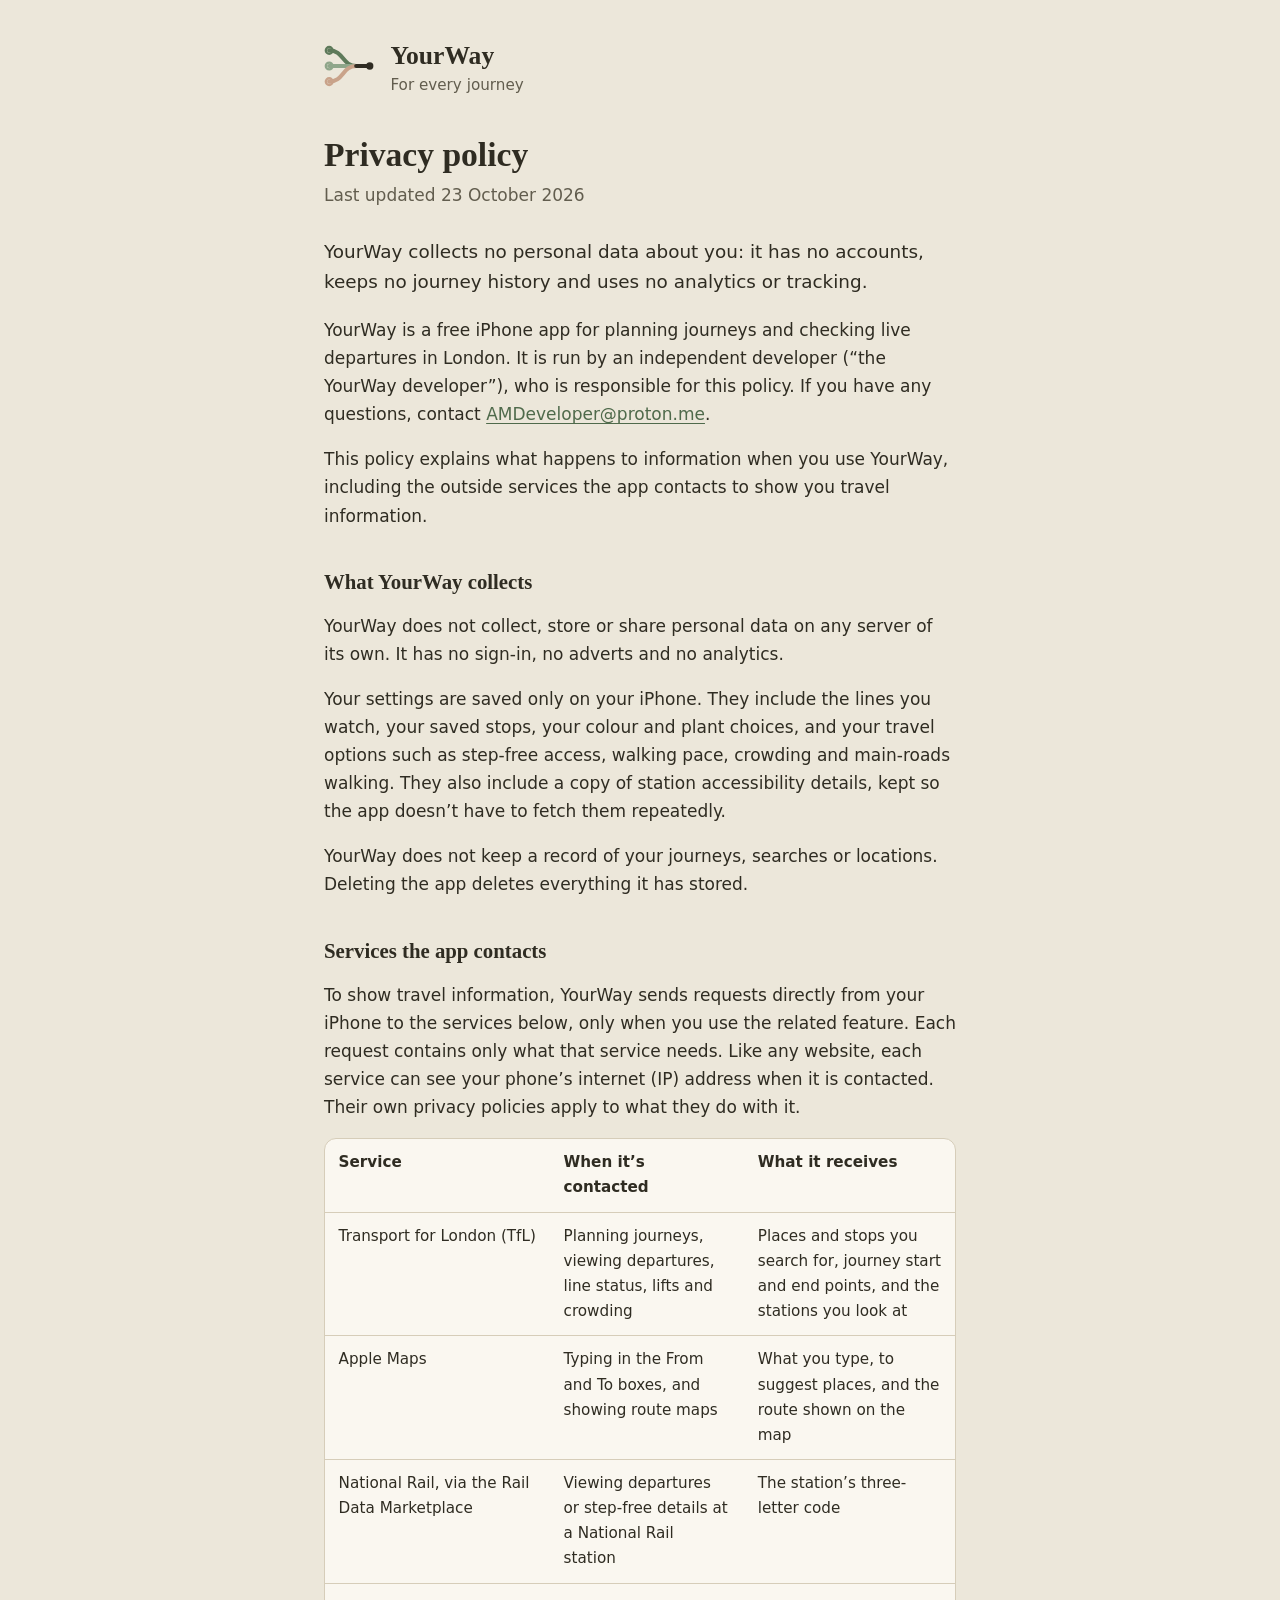
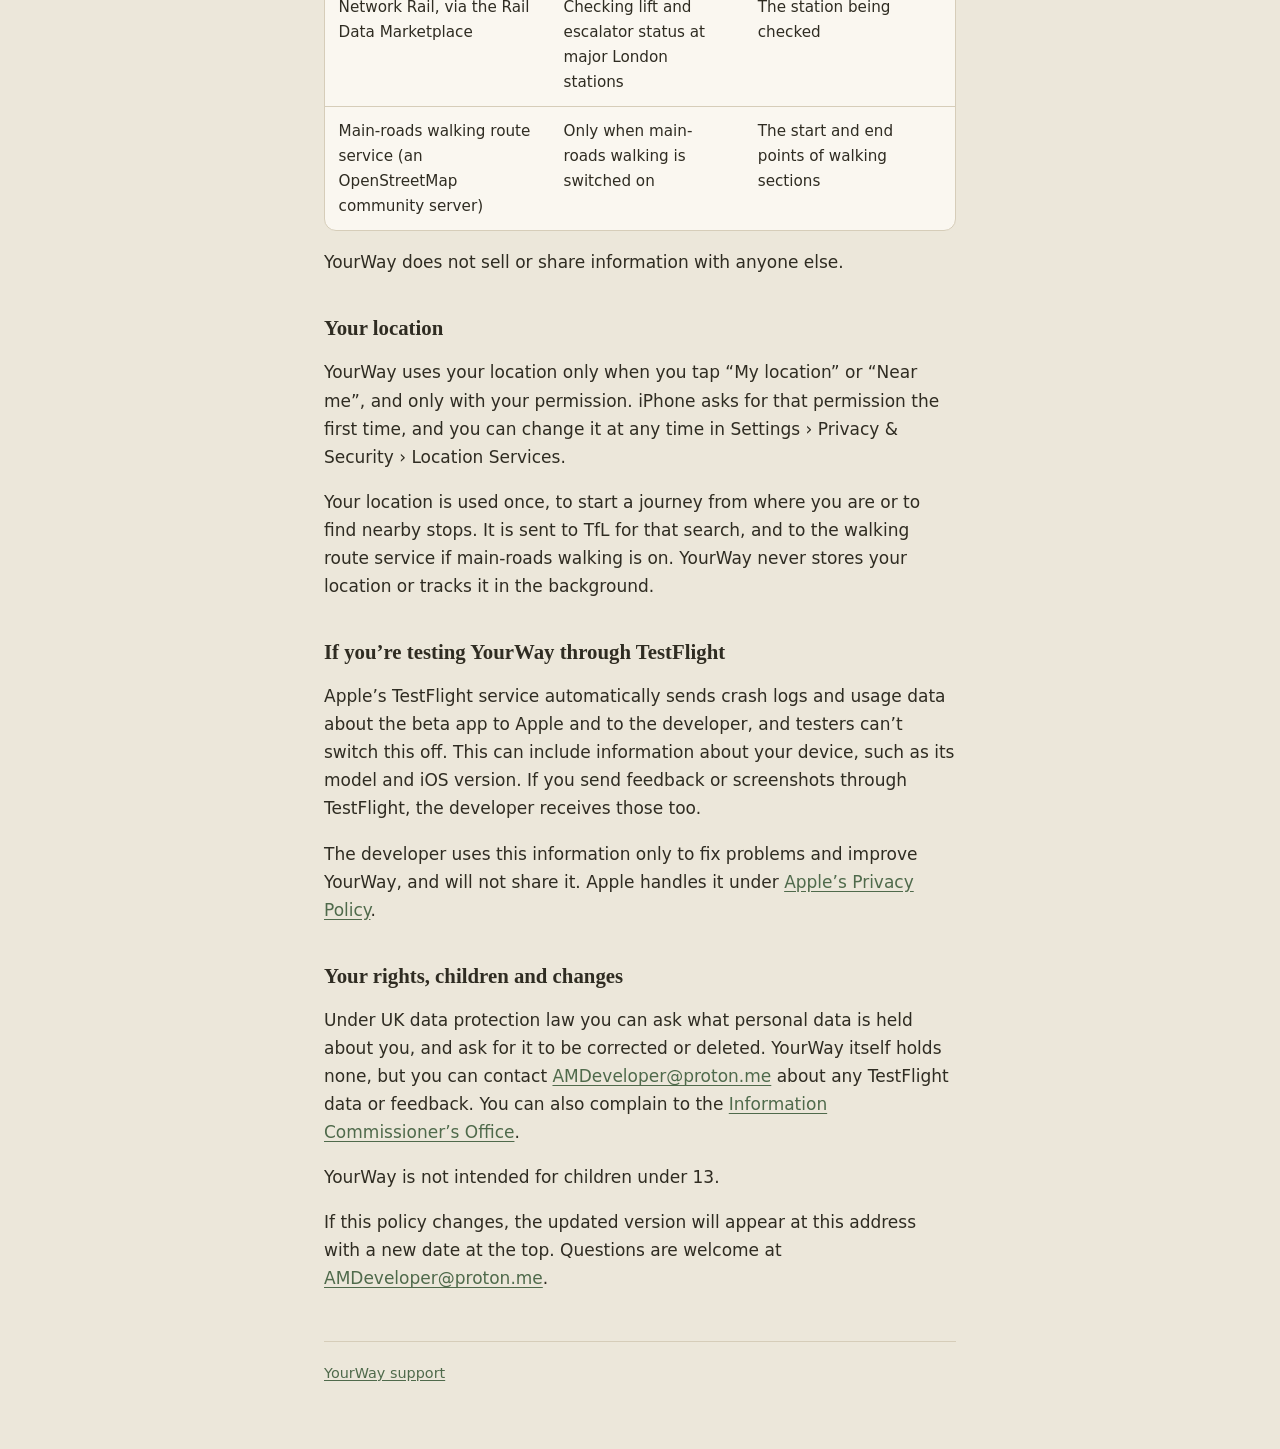
==== privacy.html @ 3d7d8f81 "Add files via upload" ====
<!DOCTYPE html>
<html lang="en-GB">
<head>
<meta charset="utf-8">
<meta name="viewport" content="width=device-width, initial-scale=1">
<link rel="stylesheet" href="style.css">
<title>Privacy policy – YourWay</title>
</head>
<body>
<main>
<header class="brand"><a href="./"><svg viewBox="0 0 100 100" aria-hidden="true"><g fill="none" stroke-linecap="round" stroke-width="8"><path d="M10 20 C38 20 35 50 62 50" stroke="#5E7A5A"/><path d="M10 50 L62 50" stroke="#8FA68A"/><path d="M10 80 C38 80 35 50 62 50" stroke="#C9A38A"/><path d="M62 50 L84 50" stroke="currentColor"/></g><circle cx="88" cy="50" r="7" fill="currentColor"/><g fill="none" stroke-width="4.5"><circle cx="10" cy="20" r="6.5" stroke="#5E7A5A"/><circle cx="10" cy="50" r="6.5" stroke="#8FA68A"/><circle cx="10" cy="80" r="6.5" stroke="#C9A38A"/></g></svg></a><div><p class="name"><a href="./">YourWay</a></p><p class="tag">For every journey</p></div></header>
<h1>Privacy policy</h1>
<p class="updated">Last updated 23 October 2026</p>

<p class="lead">YourWay collects no personal data about you: it has no accounts, keeps no journey history and uses no analytics or tracking.</p>
<p>YourWay is a free iPhone app for planning journeys and checking live departures in London. It is run by an independent developer (“the YourWay developer”), who is responsible for this policy. If you have any questions, contact <a href="mailto:AMDeveloper@proton.me">AMDeveloper@proton.me</a>.</p>
<p>This policy explains what happens to information when you use YourWay, including the outside services the app contacts to show you travel information.</p>

<h2>What YourWay collects</h2>
<p>YourWay does not collect, store or share personal data on any server of its own. It has no sign-in, no adverts and no analytics.</p>
<p>Your settings are saved only on your iPhone. They include the lines you watch, your saved stops, your colour and plant choices, and your travel options such as step-free access, walking pace, crowding and main-roads walking. They also include a copy of station accessibility details, kept so the app doesn’t have to fetch them repeatedly.</p>
<p>YourWay does not keep a record of your journeys, searches or locations. Deleting the app deletes everything it has stored.</p>

<h2>Services the app contacts</h2>
<p>To show travel information, YourWay sends requests directly from your iPhone to the services below, only when you use the related feature. Each request contains only what that service needs. Like any website, each service can see your phone’s internet (IP) address when it is contacted. Their own privacy policies apply to what they do with it.</p>
<div class="table-wrap">
<table>
<thead><tr><th scope="col">Service</th><th scope="col">When it’s contacted</th><th scope="col">What it receives</th></tr></thead>
<tbody>
<tr><td>Transport for London (TfL)</td><td>Planning journeys, viewing departures, line status, lifts and crowding</td><td>Places and stops you search for, journey start and end points, and the stations you look at</td></tr>
<tr><td>Apple Maps</td><td>Typing in the From and To boxes, and showing route maps</td><td>What you type, to suggest places, and the route shown on the map</td></tr>
<tr><td>National Rail, via the Rail Data Marketplace</td><td>Viewing departures or step-free details at a National Rail station</td><td>The station’s three-letter code</td></tr>
<tr><td>Network Rail, via the Rail Data Marketplace</td><td>Checking lift and escalator status at major London stations</td><td>The station being checked</td></tr>
<tr><td>Main-roads walking route service (an OpenStreetMap community server)</td><td>Only when main-roads walking is switched on</td><td>The start and end points of walking sections</td></tr>
</tbody>
</table>
</div>
<p>YourWay does not sell or share information with anyone else.</p>

<h2>Your location</h2>
<p>YourWay uses your location only when you tap “My location” or “Near me”, and only with your permission. iPhone asks for that permission the first time, and you can change it at any time in Settings › Privacy &amp; Security › Location Services.</p>
<p>Your location is used once, to start a journey from where you are or to find nearby stops. It is sent to TfL for that search, and to the walking route service if main-roads walking is on. YourWay never stores your location or tracks it in the background.</p>

<h2>If you’re testing YourWay through TestFlight</h2>
<p>Apple’s TestFlight service automatically sends crash logs and usage data about the beta app to Apple and to the developer, and testers can’t switch this off. This can include information about your device, such as its model and iOS version. If you send feedback or screenshots through TestFlight, the developer receives those too.</p>
<p>The developer uses this information only to fix problems and improve YourWay, and will not share it. Apple handles it under <a href="https://www.apple.com/legal/privacy/">Apple’s Privacy Policy</a>.</p>

<h2>Your rights, children and changes</h2>
<p>Under UK data protection law you can ask what personal data is held about you, and ask for it to be corrected or deleted. YourWay itself holds none, but you can contact <a href="mailto:AMDeveloper@proton.me">AMDeveloper@proton.me</a> about any TestFlight data or feedback. You can also complain to the <a href="https://ico.org.uk">Information Commissioner’s Office</a>.</p>
<p>YourWay is not intended for children under 13.</p>
<p>If this policy changes, the updated version will appear at this address with a new date at the top. Questions are welcome at <a href="mailto:AMDeveloper@proton.me">AMDeveloper@proton.me</a>.</p>

<footer><a href="./">YourWay support</a></footer>
</main>
</body>
</html>
---- style.css ----
:root{
  --paper:#ECE7DA; --card:#FAF7F0; --ink:#2F2C22; --muted:#625D4E; --rule:#D6CDB9;
  --moss:#4F6A4B; --sage:#8FA68A; --clay:#B58E74;
  color-scheme: light;
}
@media (prefers-color-scheme: dark){
  :root{ --paper:#232A22; --card:#2E362C; --ink:#EDE6D6; --muted:#BDB6A3; --rule:#46503F;
         --moss:#A9C2A0; --sage:#7E9678; --clay:#C9A38A; color-scheme: dark; }
}
*{box-sizing:border-box}
html{-webkit-text-size-adjust:100%}
body{margin:0;background:var(--paper);color:var(--ink);
  font:1.0625rem/1.65 -apple-system, BlinkMacSystemFont, "Segoe UI", system-ui, sans-serif}
main{max-width:42rem;margin:0 auto;padding:2.5rem 1.25rem 4rem}
header.brand{display:flex;align-items:center;gap:.9rem;margin-bottom:2.25rem}
header.brand svg{width:3.25rem;height:3.25rem;flex:none}
header.brand a{color:inherit;text-decoration:none}
.name{font:600 1.6rem/1.1 ui-serif, "New York", Georgia, serif;margin:0}
.tag{margin:.15rem 0 0;color:var(--muted);font-size:.95rem}
h1{font:600 2.1rem/1.15 ui-serif, "New York", Georgia, serif;margin:0 0 .4rem}
h2{font:600 1.3rem/1.3 ui-serif, "New York", Georgia, serif;margin:2.4rem 0 .6rem}
.updated{color:var(--muted);margin:0 0 1.75rem}
.lead{font-size:1.15rem}
a{color:var(--moss);text-underline-offset:.15em}
a:focus-visible{outline:3px solid var(--clay);outline-offset:2px;border-radius:2px}
.table-wrap{overflow-x:auto;margin:1rem 0;border:1px solid var(--rule);border-radius:12px;background:var(--card)}
table{border-collapse:collapse;width:100%;min-width:34rem;font-size:.95rem}
th,td{text-align:left;vertical-align:top;padding:.7rem .85rem;border-bottom:1px solid var(--rule)}
tr:last-child td{border-bottom:0}
th{font-weight:600}
dl{margin:0}
dt{font-weight:600;margin-top:1.25rem}
dd{margin:.25rem 0 0}
footer{margin-top:3rem;padding-top:1.25rem;border-top:1px solid var(--rule);color:var(--muted);font-size:.9rem}
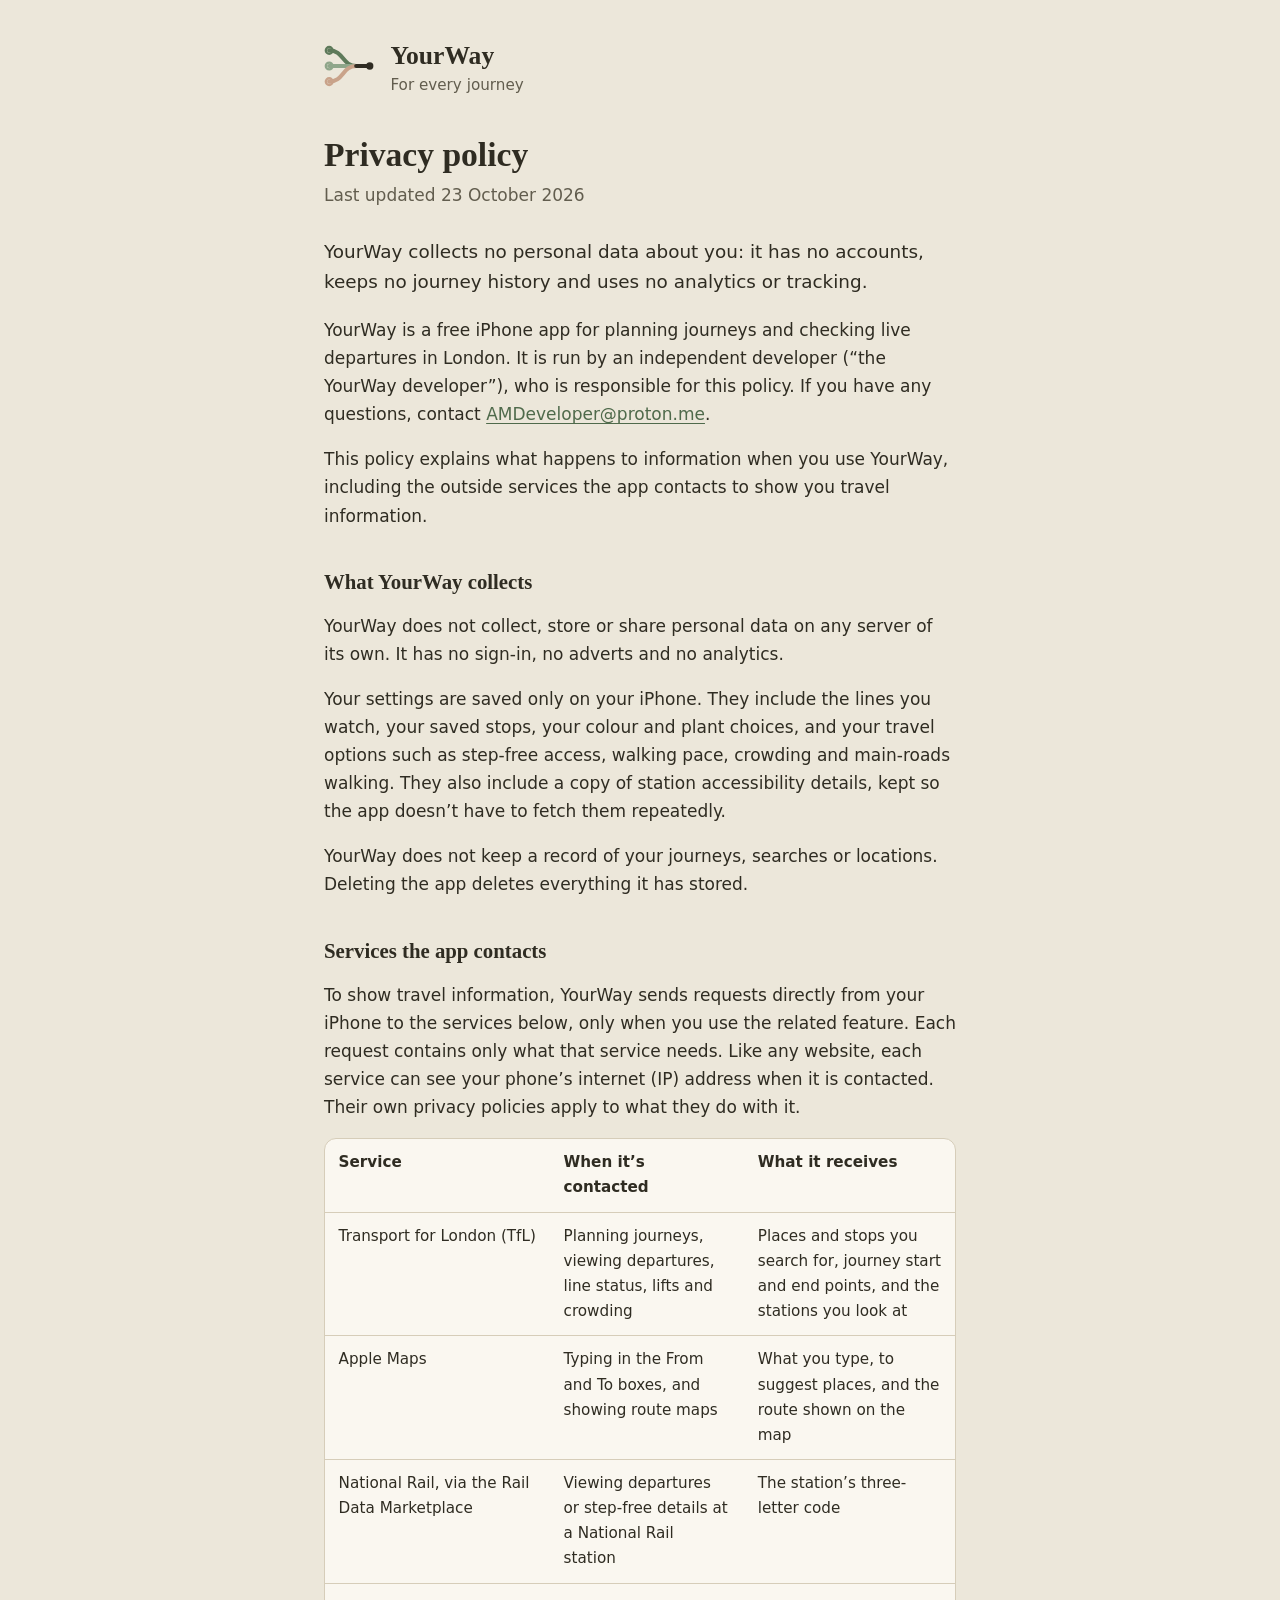
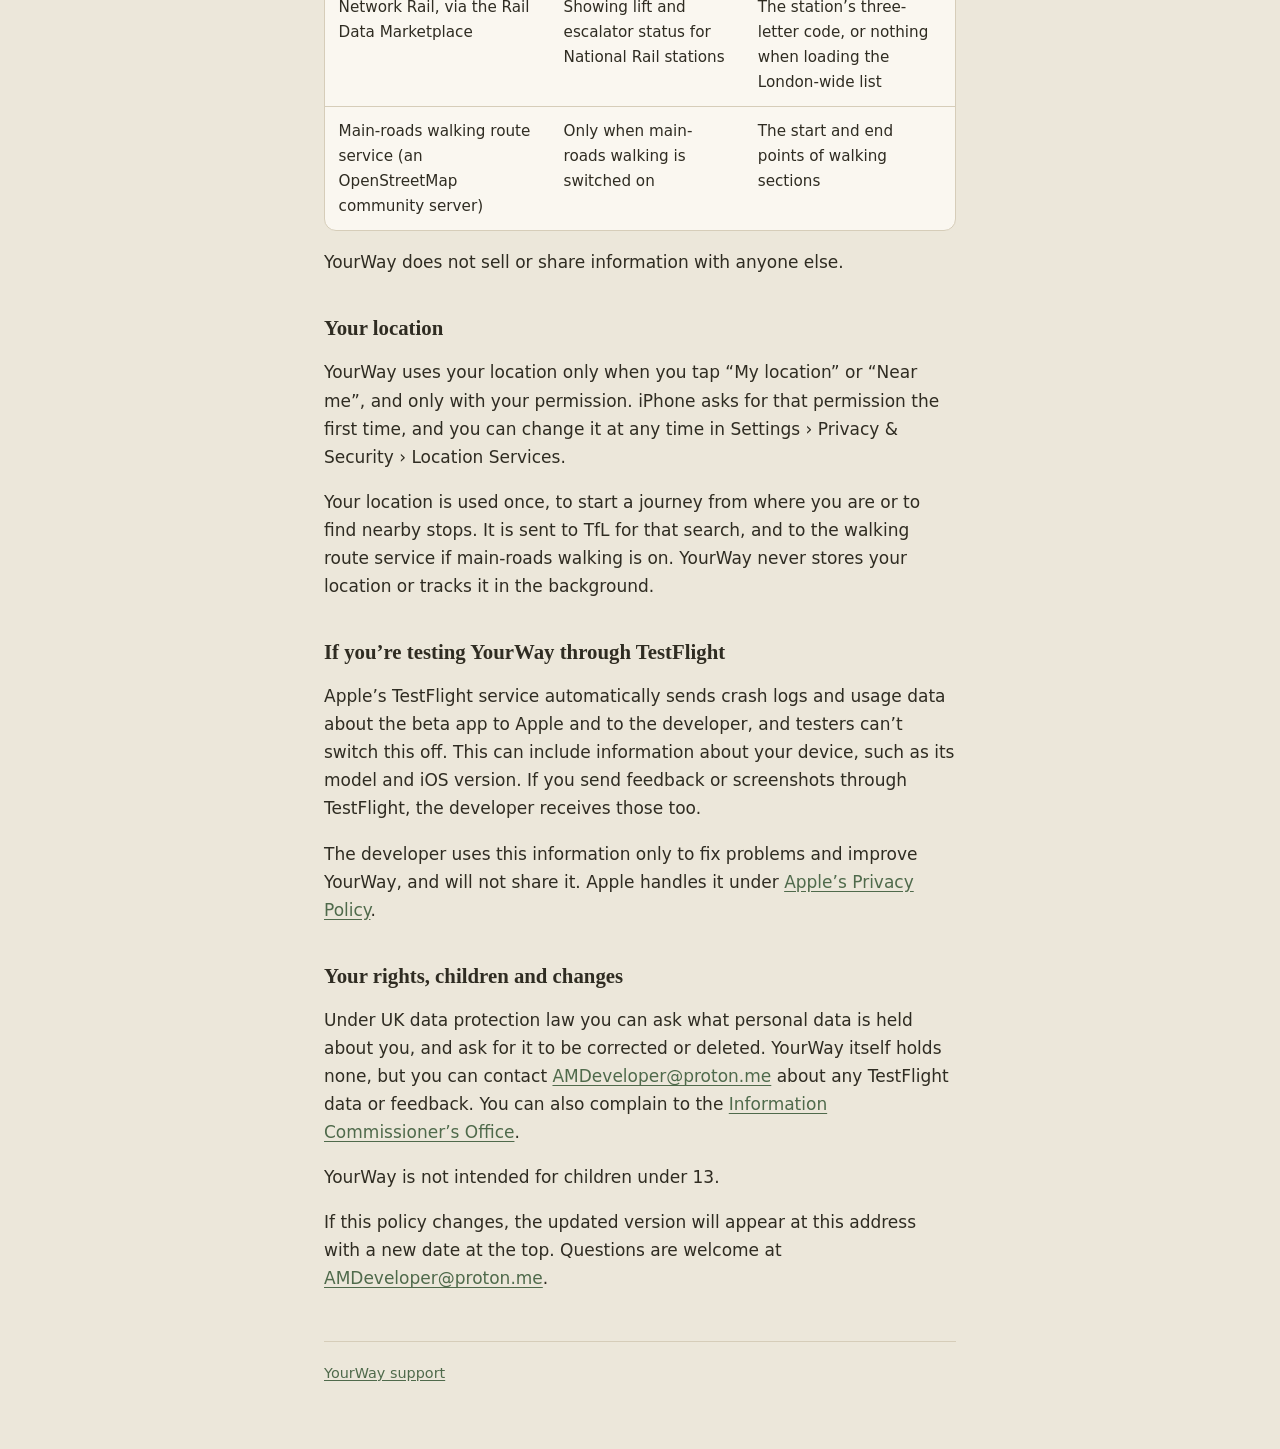
==== commit 268c9a08: "Add files via upload" ====
--- a/privacy.html
+++ b/privacy.html
@@ -30,7 +30,7 @@
 <tr><td>Transport for London (TfL)</td><td>Planning journeys, viewing departures, line status, lifts and crowding</td><td>Places and stops you search for, journey start and end points, and the stations you look at</td></tr>
 <tr><td>Apple Maps</td><td>Typing in the From and To boxes, and showing route maps</td><td>What you type, to suggest places, and the route shown on the map</td></tr>
 <tr><td>National Rail, via the Rail Data Marketplace</td><td>Viewing departures or step-free details at a National Rail station</td><td>The station’s three-letter code</td></tr>
-<tr><td>Network Rail, via the Rail Data Marketplace</td><td>Checking lift and escalator status at major London stations</td><td>The station being checked</td></tr>
+<tr><td>Network Rail, via the Rail Data Marketplace</td><td>Showing lift and escalator status for National Rail stations</td><td>The station’s three-letter code, or nothing when loading the London-wide list</td></tr>
 <tr><td>Main-roads walking route service (an OpenStreetMap community server)</td><td>Only when main-roads walking is switched on</td><td>The start and end points of walking sections</td></tr>
 </tbody>
 </table>
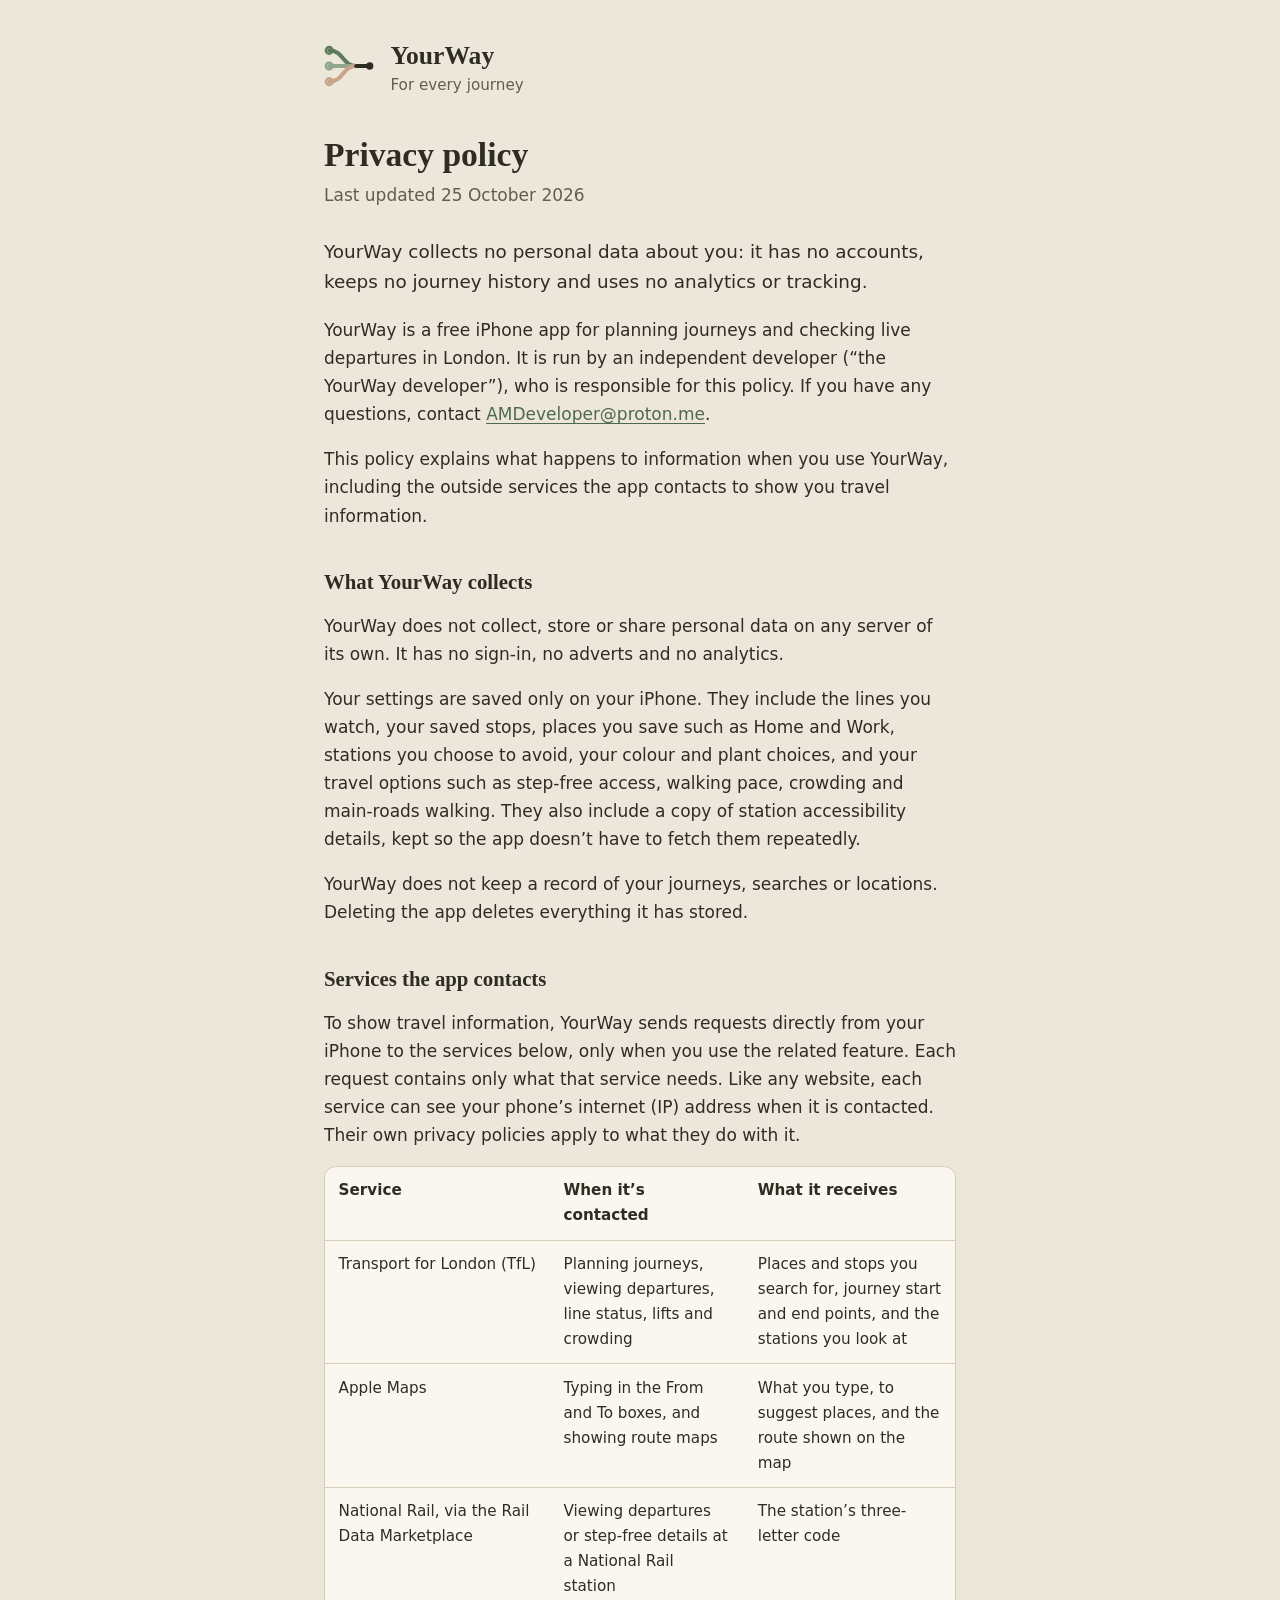
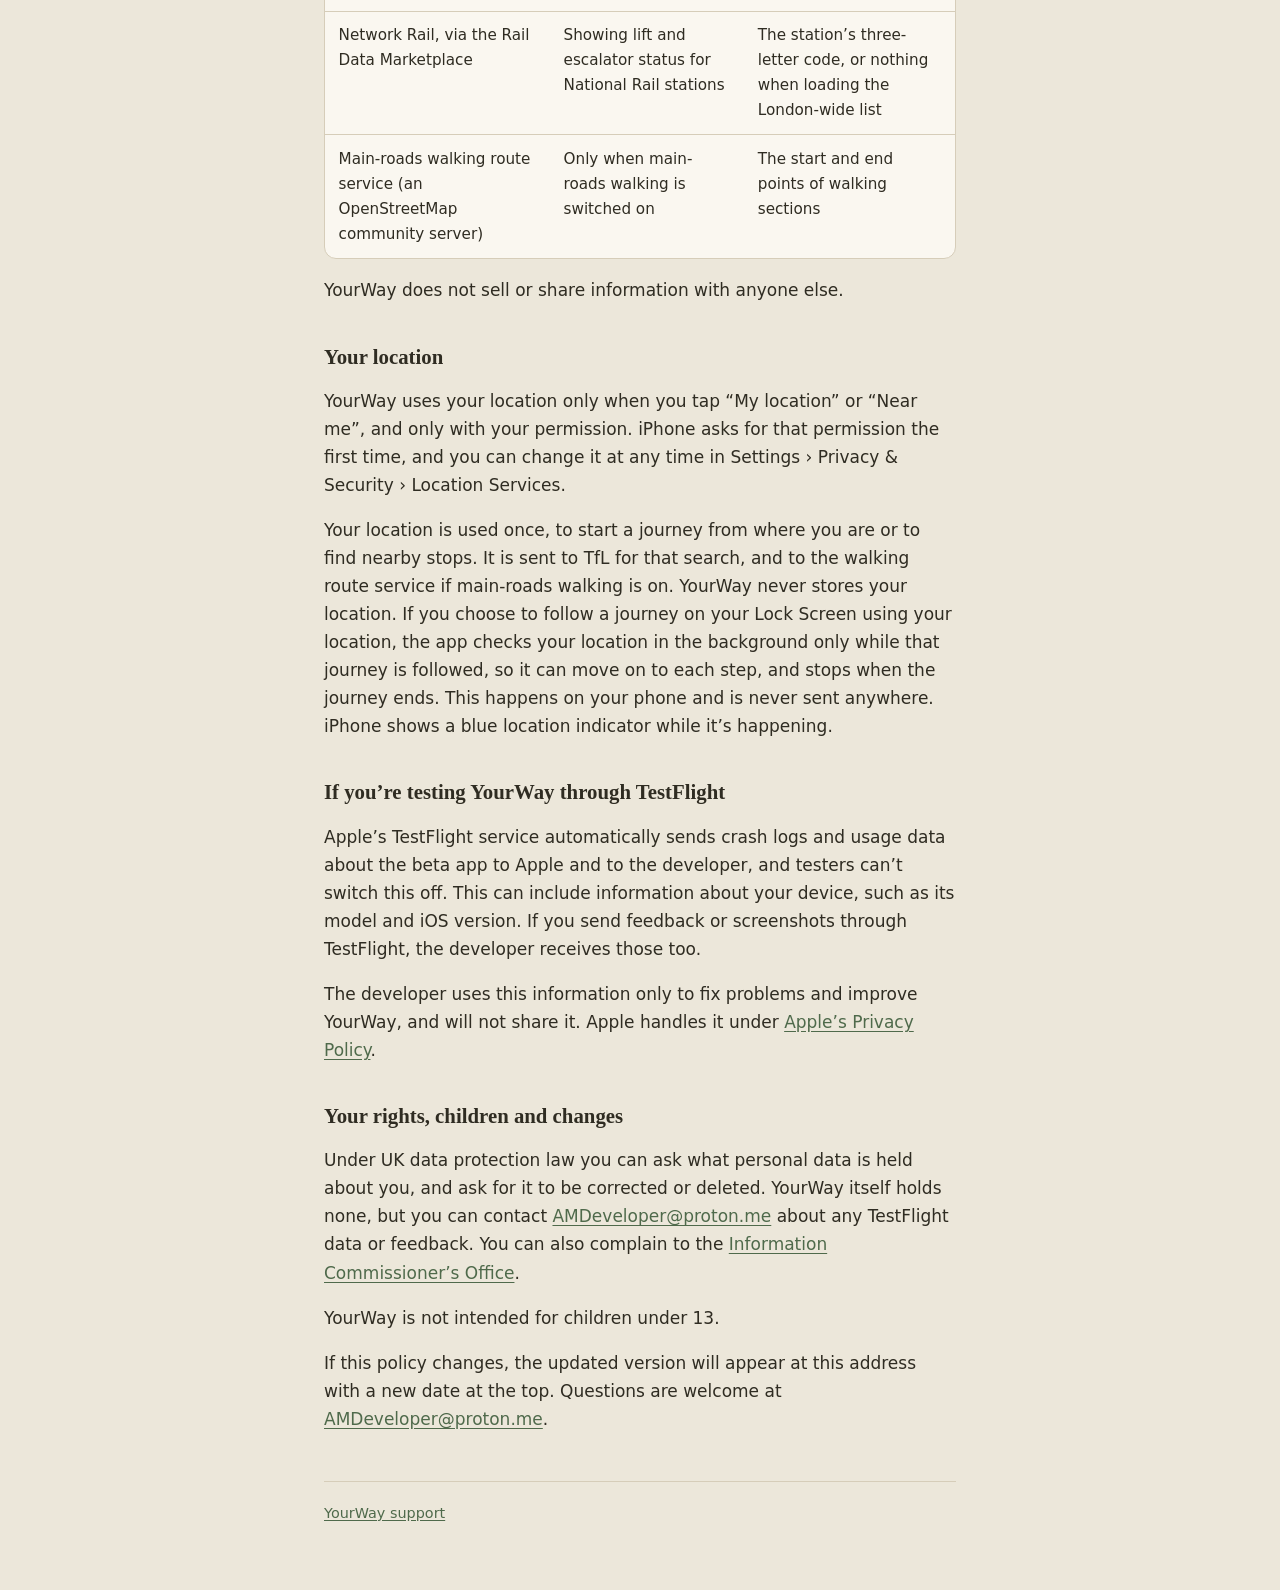
==== commit 973626a9: "Add files via upload" ====
--- a/privacy.html
+++ b/privacy.html
@@ -10,7 +10,7 @@
 <main>
 <header class="brand"><a href="./"><svg viewBox="0 0 100 100" aria-hidden="true"><g fill="none" stroke-linecap="round" stroke-width="8"><path d="M10 20 C38 20 35 50 62 50" stroke="#5E7A5A"/><path d="M10 50 L62 50" stroke="#8FA68A"/><path d="M10 80 C38 80 35 50 62 50" stroke="#C9A38A"/><path d="M62 50 L84 50" stroke="currentColor"/></g><circle cx="88" cy="50" r="7" fill="currentColor"/><g fill="none" stroke-width="4.5"><circle cx="10" cy="20" r="6.5" stroke="#5E7A5A"/><circle cx="10" cy="50" r="6.5" stroke="#8FA68A"/><circle cx="10" cy="80" r="6.5" stroke="#C9A38A"/></g></svg></a><div><p class="name"><a href="./">YourWay</a></p><p class="tag">For every journey</p></div></header>
 <h1>Privacy policy</h1>
-<p class="updated">Last updated 23 October 2026</p>
+<p class="updated">Last updated 25 October 2026</p>
 
 <p class="lead">YourWay collects no personal data about you: it has no accounts, keeps no journey history and uses no analytics or tracking.</p>
 <p>YourWay is a free iPhone app for planning journeys and checking live departures in London. It is run by an independent developer (“the YourWay developer”), who is responsible for this policy. If you have any questions, contact <a href="mailto:AMDeveloper@proton.me">AMDeveloper@proton.me</a>.</p>
@@ -18,7 +18,7 @@
 
 <h2>What YourWay collects</h2>
 <p>YourWay does not collect, store or share personal data on any server of its own. It has no sign-in, no adverts and no analytics.</p>
-<p>Your settings are saved only on your iPhone. They include the lines you watch, your saved stops, your colour and plant choices, and your travel options such as step-free access, walking pace, crowding and main-roads walking. They also include a copy of station accessibility details, kept so the app doesn’t have to fetch them repeatedly.</p>
+<p>Your settings are saved only on your iPhone. They include the lines you watch, your saved stops, places you save such as Home and Work, stations you choose to avoid, your colour and plant choices, and your travel options such as step-free access, walking pace, crowding and main-roads walking. They also include a copy of station accessibility details, kept so the app doesn’t have to fetch them repeatedly.</p>
 <p>YourWay does not keep a record of your journeys, searches or locations. Deleting the app deletes everything it has stored.</p>
 
 <h2>Services the app contacts</h2>
@@ -39,7 +39,7 @@
 
 <h2>Your location</h2>
 <p>YourWay uses your location only when you tap “My location” or “Near me”, and only with your permission. iPhone asks for that permission the first time, and you can change it at any time in Settings › Privacy &amp; Security › Location Services.</p>
-<p>Your location is used once, to start a journey from where you are or to find nearby stops. It is sent to TfL for that search, and to the walking route service if main-roads walking is on. YourWay never stores your location or tracks it in the background.</p>
+<p>Your location is used once, to start a journey from where you are or to find nearby stops. It is sent to TfL for that search, and to the walking route service if main-roads walking is on. YourWay never stores your location. If you choose to follow a journey on your Lock Screen using your location, the app checks your location in the background only while that journey is followed, so it can move on to each step, and stops when the journey ends. This happens on your phone and is never sent anywhere. iPhone shows a blue location indicator while it’s happening.</p>
 
 <h2>If you’re testing YourWay through TestFlight</h2>
 <p>Apple’s TestFlight service automatically sends crash logs and usage data about the beta app to Apple and to the developer, and testers can’t switch this off. This can include information about your device, such as its model and iOS version. If you send feedback or screenshots through TestFlight, the developer receives those too.</p>
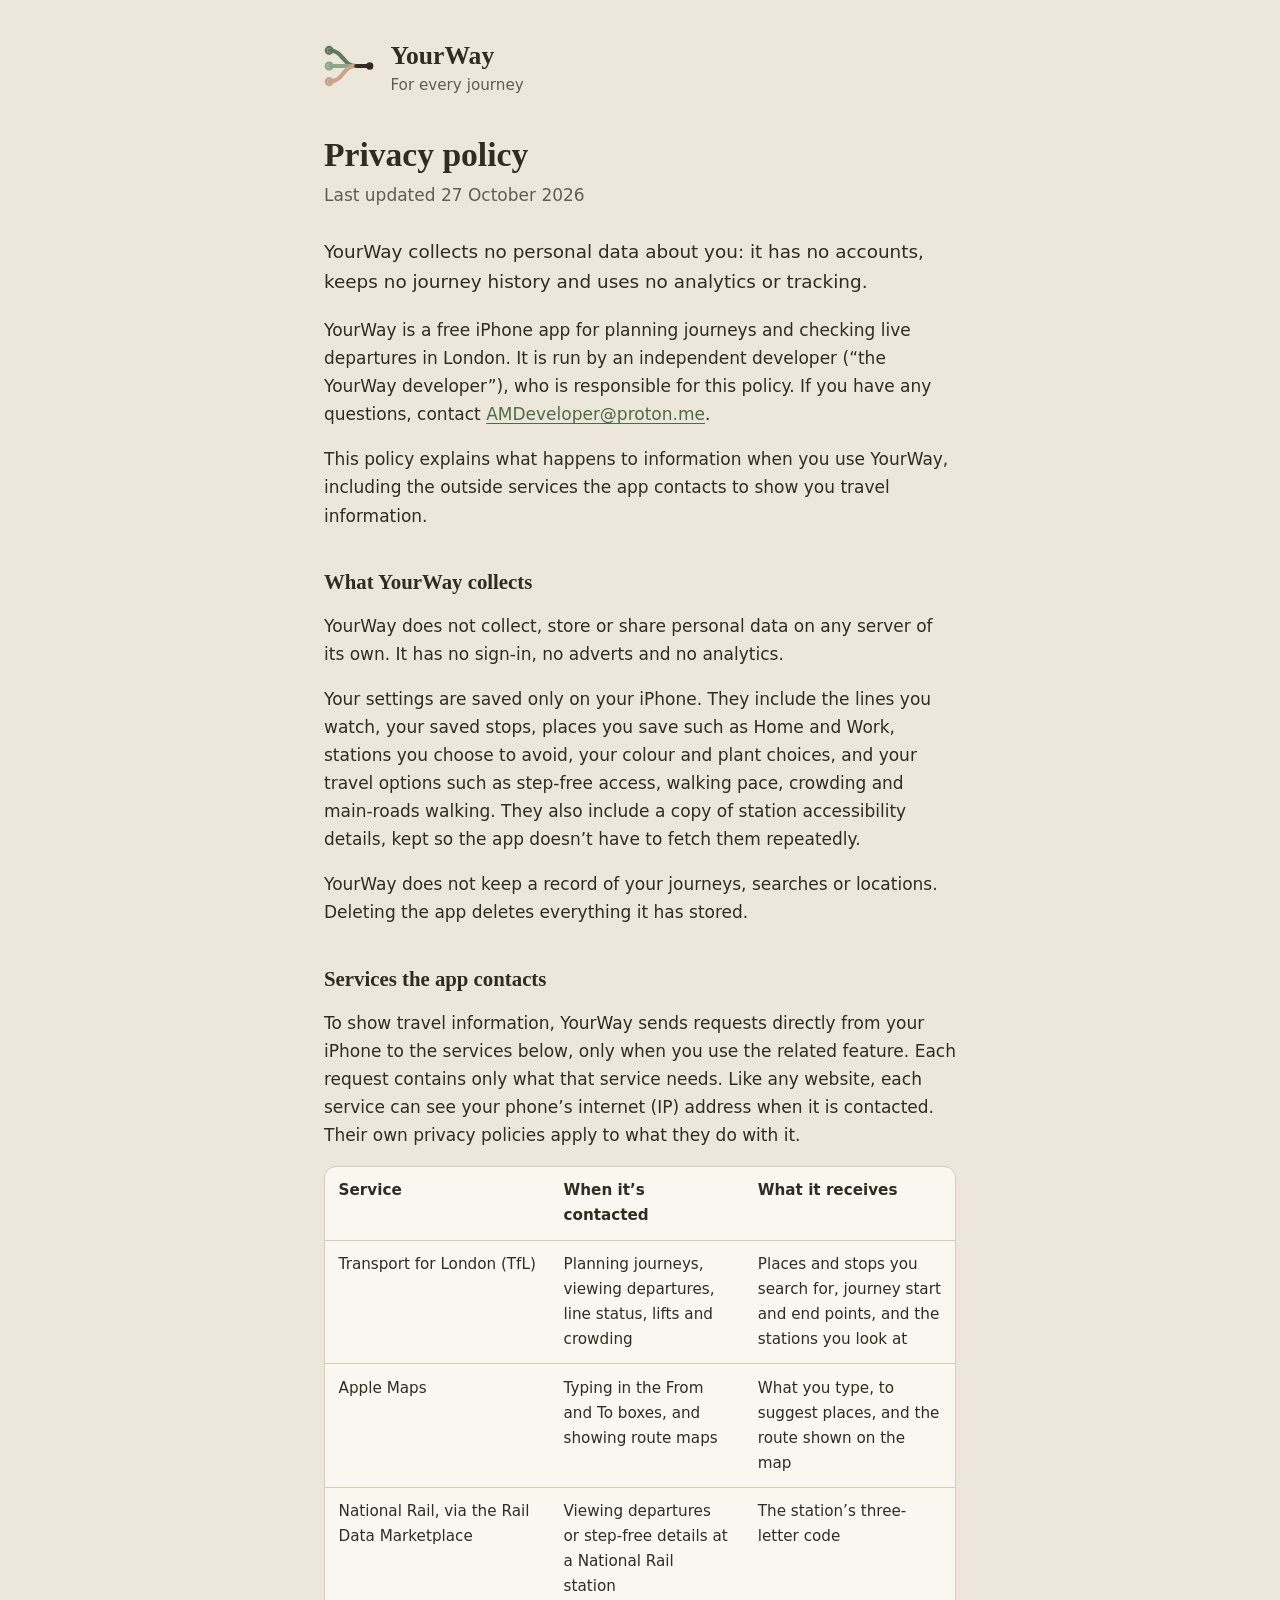
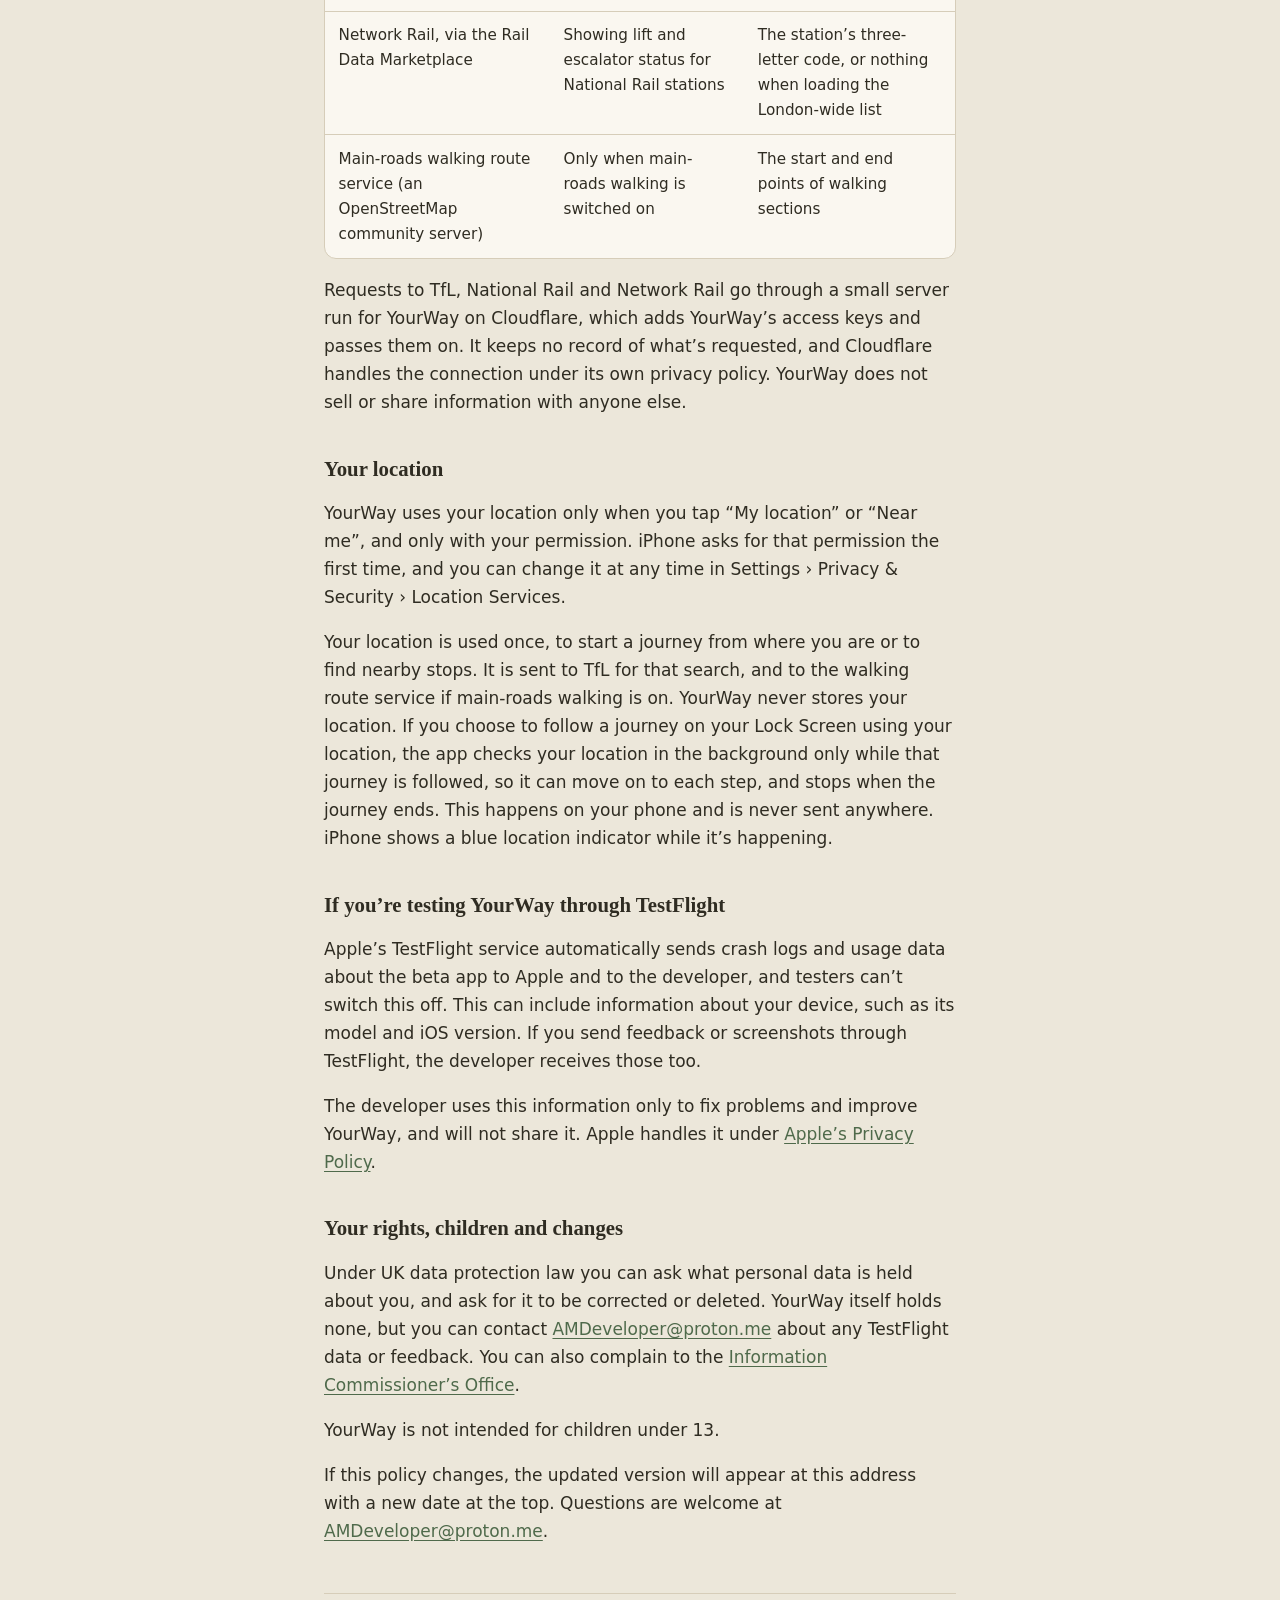
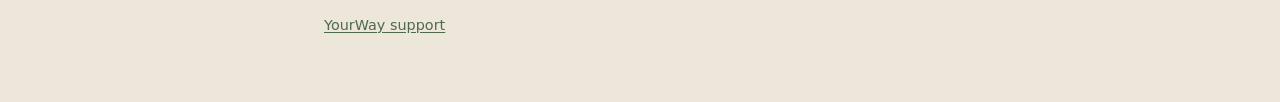
==== commit 70522174: "Add files via upload" ====
--- a/privacy.html
+++ b/privacy.html
@@ -10,7 +10,7 @@
 <main>
 <header class="brand"><a href="./"><svg viewBox="0 0 100 100" aria-hidden="true"><g fill="none" stroke-linecap="round" stroke-width="8"><path d="M10 20 C38 20 35 50 62 50" stroke="#5E7A5A"/><path d="M10 50 L62 50" stroke="#8FA68A"/><path d="M10 80 C38 80 35 50 62 50" stroke="#C9A38A"/><path d="M62 50 L84 50" stroke="currentColor"/></g><circle cx="88" cy="50" r="7" fill="currentColor"/><g fill="none" stroke-width="4.5"><circle cx="10" cy="20" r="6.5" stroke="#5E7A5A"/><circle cx="10" cy="50" r="6.5" stroke="#8FA68A"/><circle cx="10" cy="80" r="6.5" stroke="#C9A38A"/></g></svg></a><div><p class="name"><a href="./">YourWay</a></p><p class="tag">For every journey</p></div></header>
 <h1>Privacy policy</h1>
-<p class="updated">Last updated 25 October 2026</p>
+<p class="updated">Last updated 27 October 2026</p>
 
 <p class="lead">YourWay collects no personal data about you: it has no accounts, keeps no journey history and uses no analytics or tracking.</p>
 <p>YourWay is a free iPhone app for planning journeys and checking live departures in London. It is run by an independent developer (“the YourWay developer”), who is responsible for this policy. If you have any questions, contact <a href="mailto:AMDeveloper@proton.me">AMDeveloper@proton.me</a>.</p>
@@ -35,7 +35,7 @@
 </tbody>
 </table>
 </div>
-<p>YourWay does not sell or share information with anyone else.</p>
+<p>Requests to TfL, National Rail and Network Rail go through a small server run for YourWay on Cloudflare, which adds YourWay’s access keys and passes them on. It keeps no record of what’s requested, and Cloudflare handles the connection under its own privacy policy. YourWay does not sell or share information with anyone else.</p>
 
 <h2>Your location</h2>
 <p>YourWay uses your location only when you tap “My location” or “Near me”, and only with your permission. iPhone asks for that permission the first time, and you can change it at any time in Settings › Privacy &amp; Security › Location Services.</p>
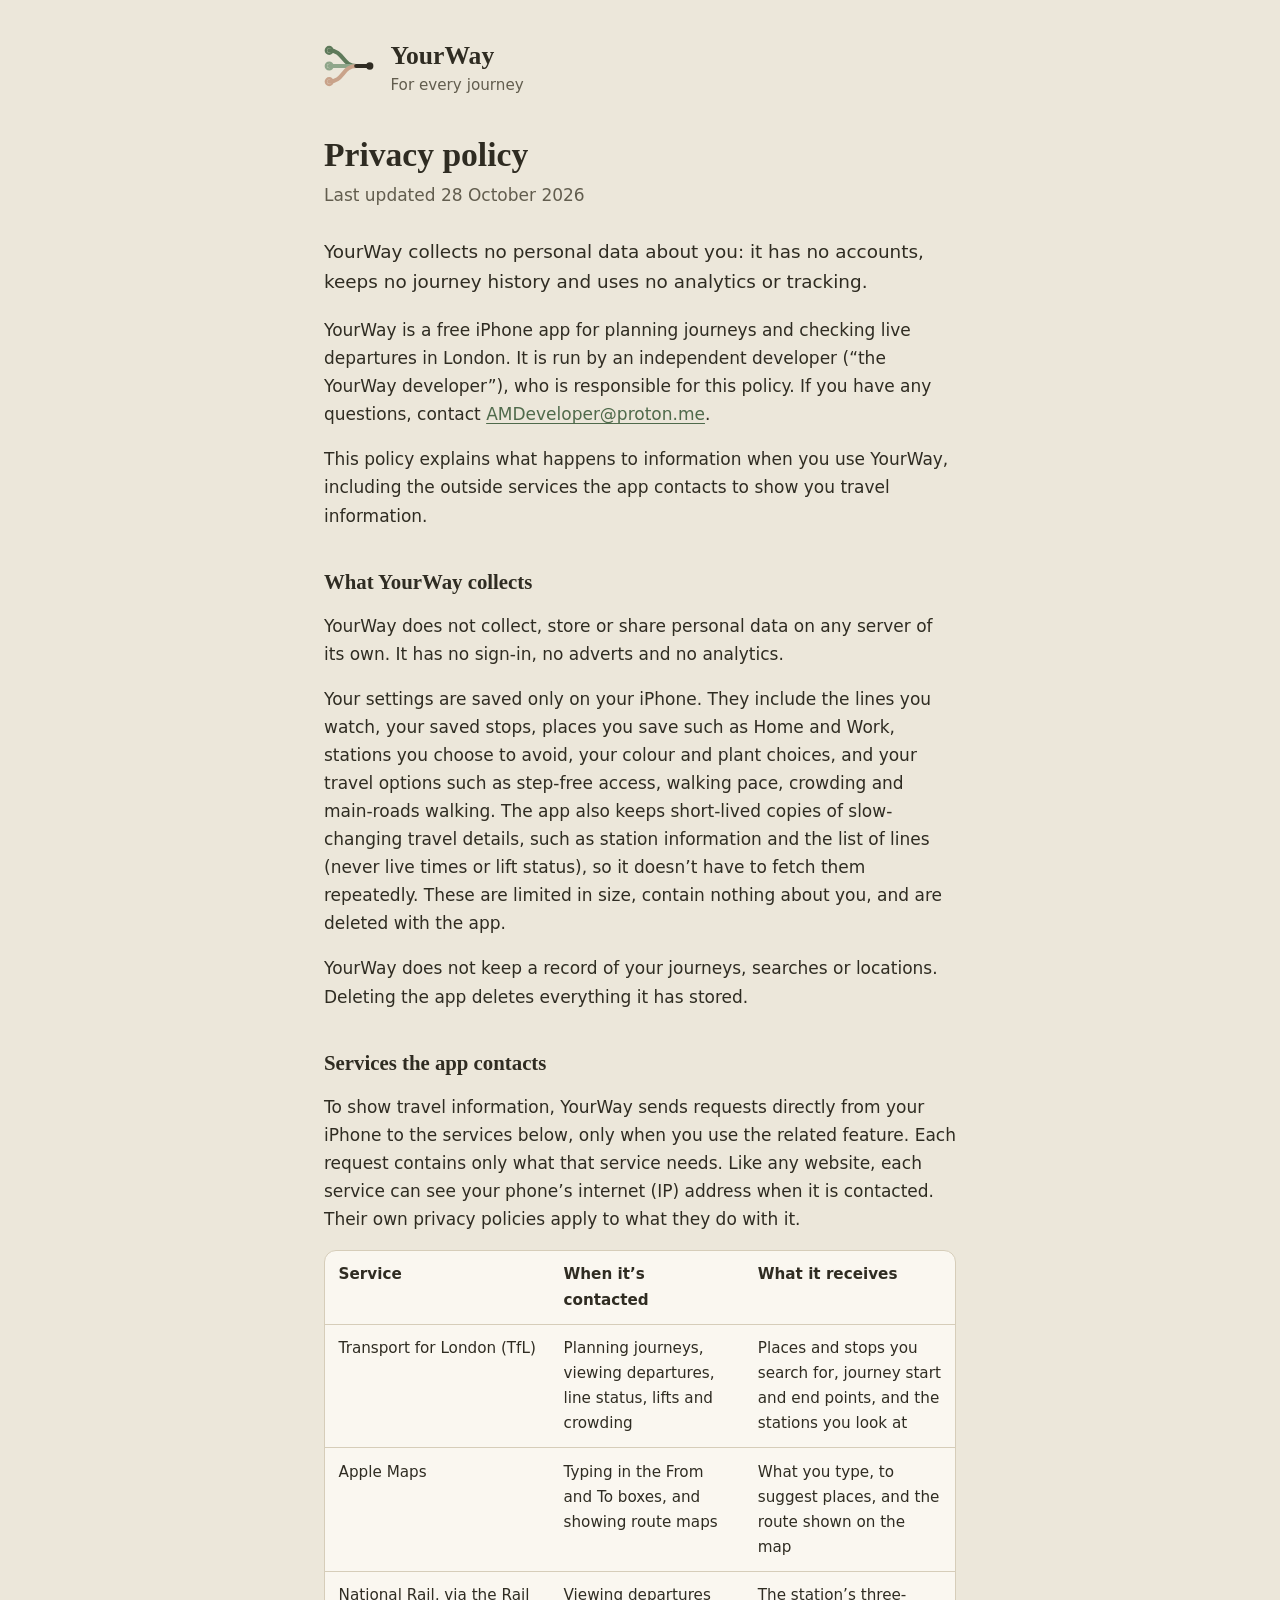
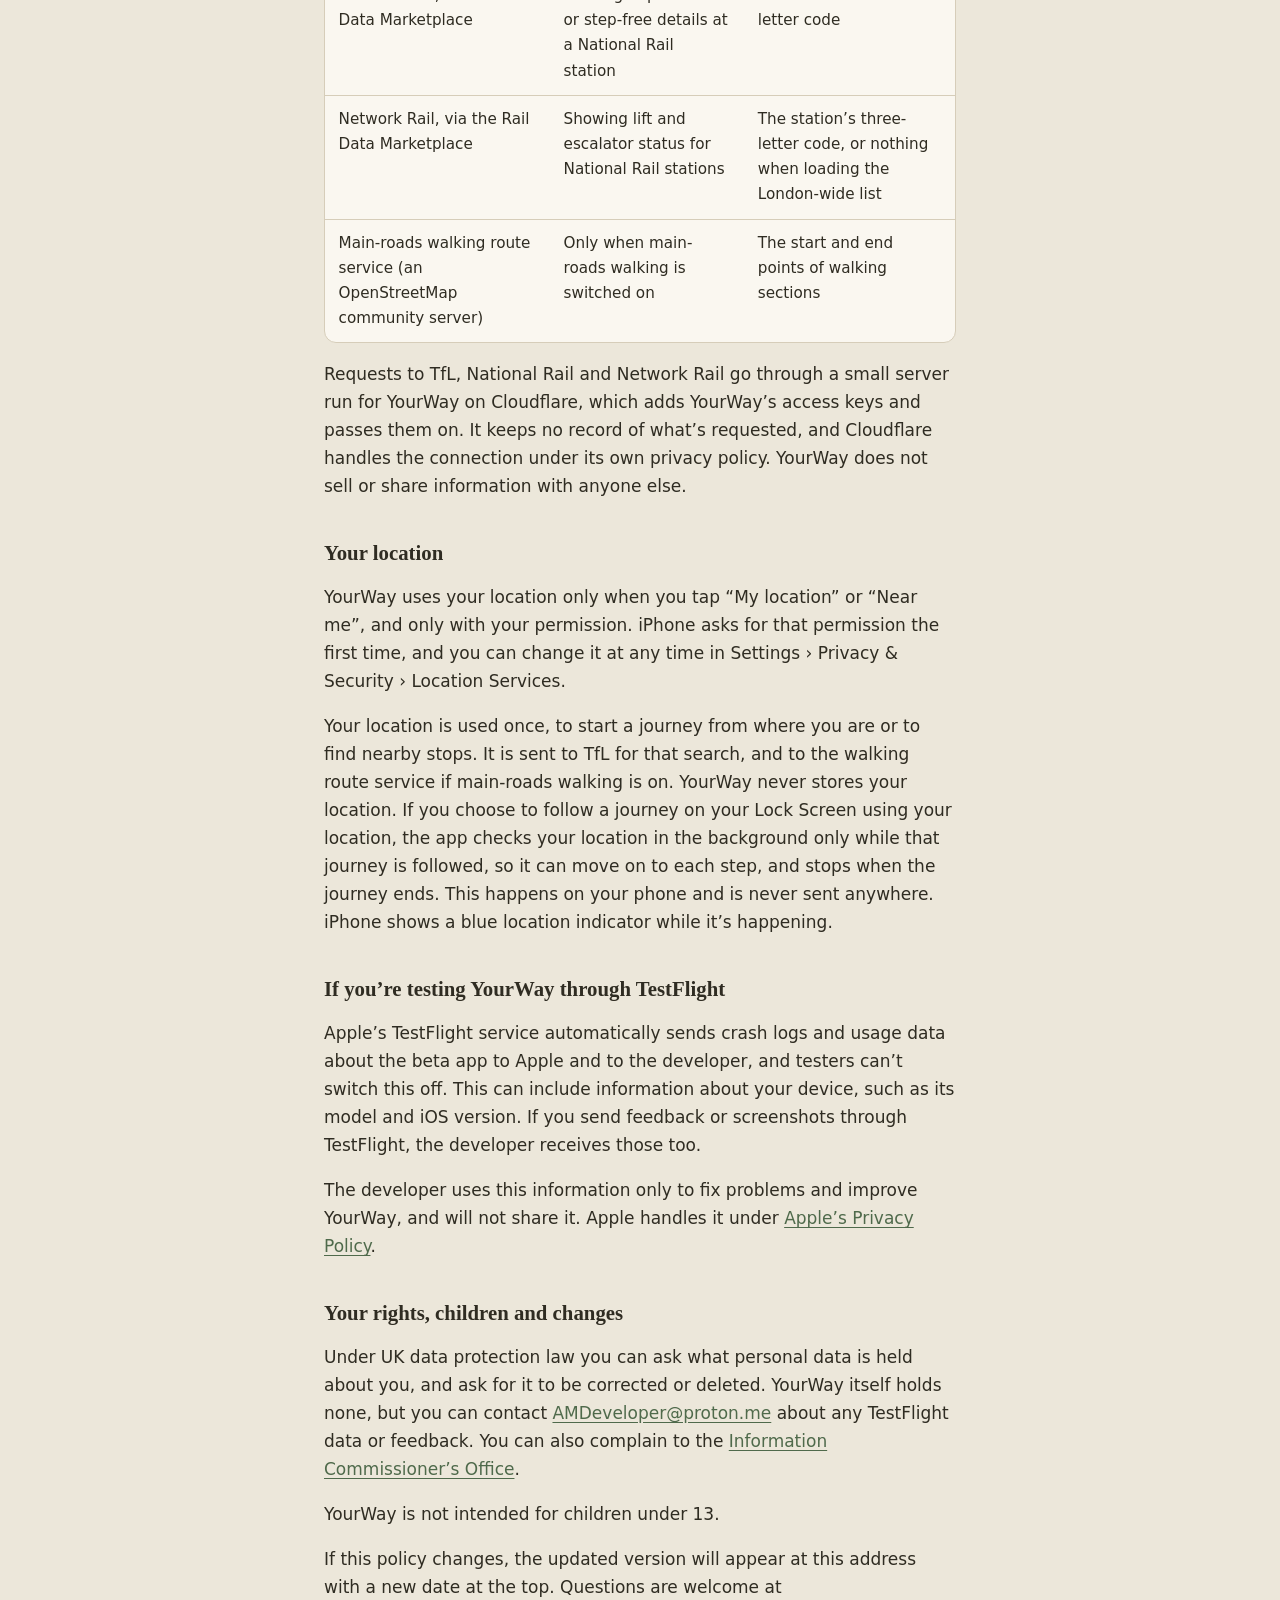
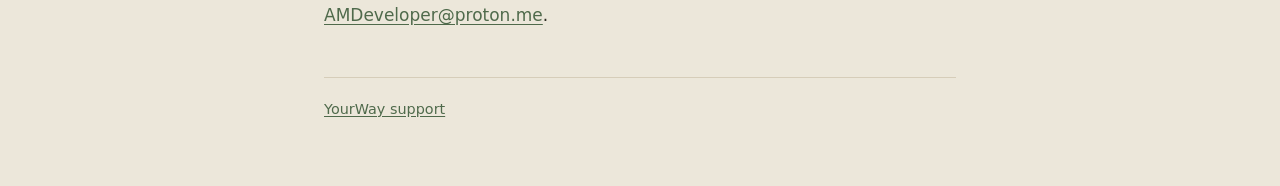
==== commit 6311ddd0: "Add files via upload" ====
--- a/privacy.html
+++ b/privacy.html
@@ -10,7 +10,7 @@
 <main>
 <header class="brand"><a href="./"><svg viewBox="0 0 100 100" aria-hidden="true"><g fill="none" stroke-linecap="round" stroke-width="8"><path d="M10 20 C38 20 35 50 62 50" stroke="#5E7A5A"/><path d="M10 50 L62 50" stroke="#8FA68A"/><path d="M10 80 C38 80 35 50 62 50" stroke="#C9A38A"/><path d="M62 50 L84 50" stroke="currentColor"/></g><circle cx="88" cy="50" r="7" fill="currentColor"/><g fill="none" stroke-width="4.5"><circle cx="10" cy="20" r="6.5" stroke="#5E7A5A"/><circle cx="10" cy="50" r="6.5" stroke="#8FA68A"/><circle cx="10" cy="80" r="6.5" stroke="#C9A38A"/></g></svg></a><div><p class="name"><a href="./">YourWay</a></p><p class="tag">For every journey</p></div></header>
 <h1>Privacy policy</h1>
-<p class="updated">Last updated 27 October 2026</p>
+<p class="updated">Last updated 28 October 2026</p>
 
 <p class="lead">YourWay collects no personal data about you: it has no accounts, keeps no journey history and uses no analytics or tracking.</p>
 <p>YourWay is a free iPhone app for planning journeys and checking live departures in London. It is run by an independent developer (“the YourWay developer”), who is responsible for this policy. If you have any questions, contact <a href="mailto:AMDeveloper@proton.me">AMDeveloper@proton.me</a>.</p>
@@ -18,7 +18,7 @@
 
 <h2>What YourWay collects</h2>
 <p>YourWay does not collect, store or share personal data on any server of its own. It has no sign-in, no adverts and no analytics.</p>
-<p>Your settings are saved only on your iPhone. They include the lines you watch, your saved stops, places you save such as Home and Work, stations you choose to avoid, your colour and plant choices, and your travel options such as step-free access, walking pace, crowding and main-roads walking. They also include a copy of station accessibility details, kept so the app doesn’t have to fetch them repeatedly.</p>
+<p>Your settings are saved only on your iPhone. They include the lines you watch, your saved stops, places you save such as Home and Work, stations you choose to avoid, your colour and plant choices, and your travel options such as step-free access, walking pace, crowding and main-roads walking. The app also keeps short-lived copies of slow-changing travel details, such as station information and the list of lines (never live times or lift status), so it doesn’t have to fetch them repeatedly. These are limited in size, contain nothing about you, and are deleted with the app.</p>
 <p>YourWay does not keep a record of your journeys, searches or locations. Deleting the app deletes everything it has stored.</p>
 
 <h2>Services the app contacts</h2>
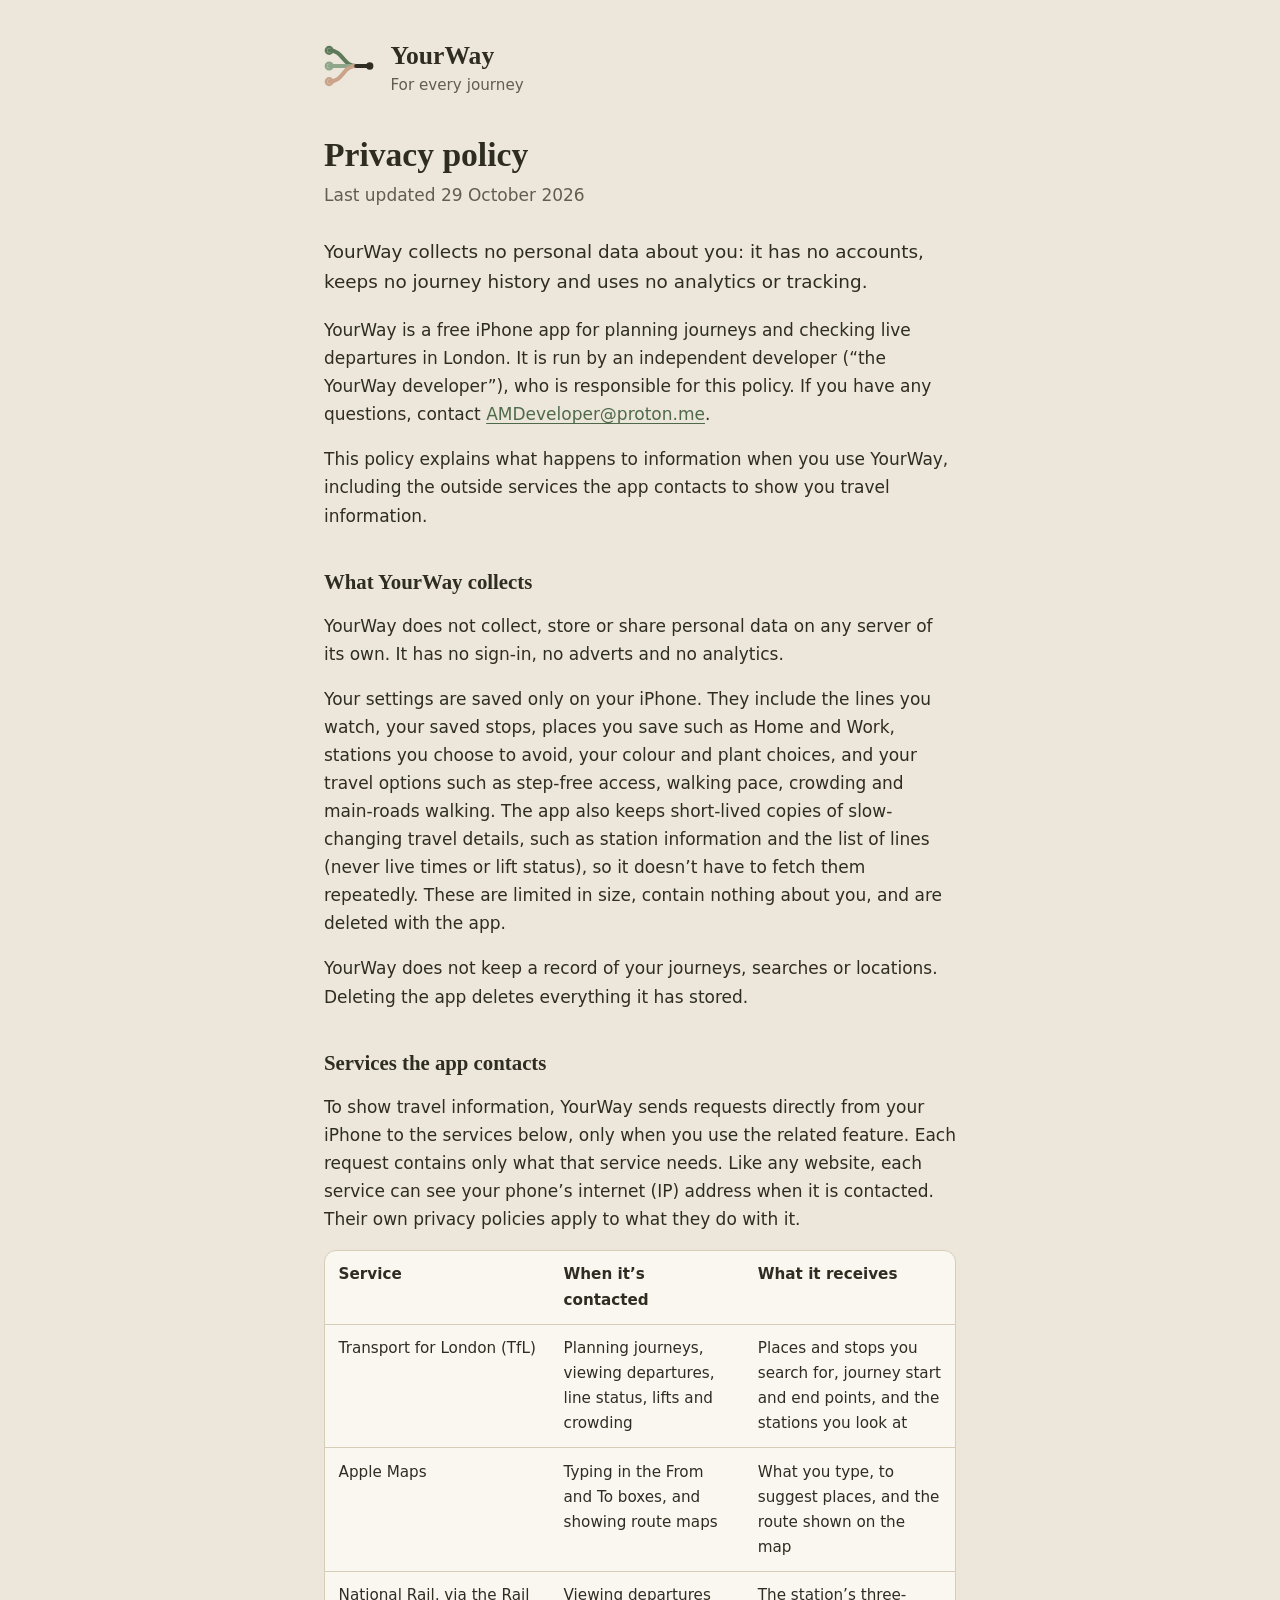
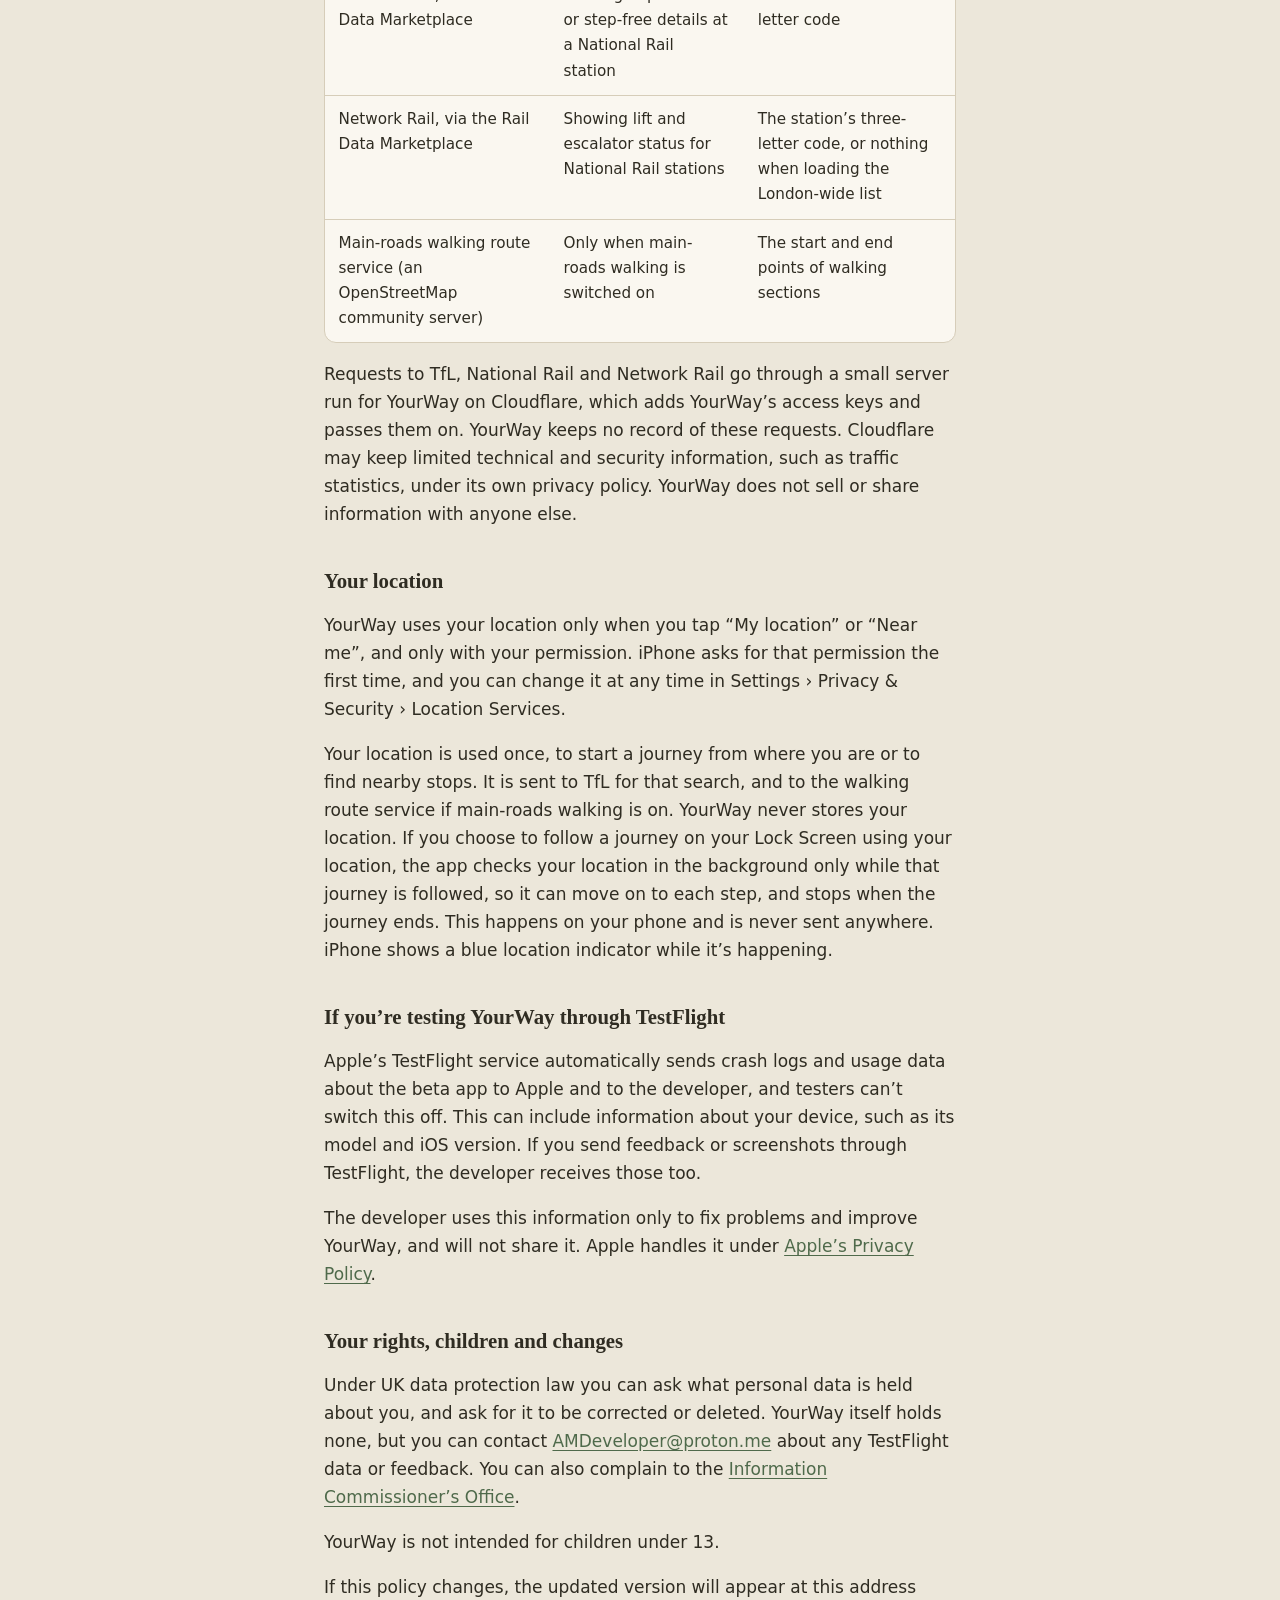
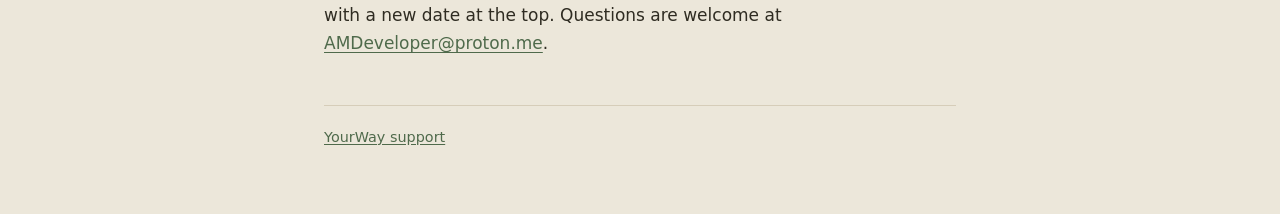
==== commit e778ebbb: "Add files via upload" ====
--- a/privacy.html
+++ b/privacy.html
@@ -10,7 +10,7 @@
 <main>
 <header class="brand"><a href="./"><svg viewBox="0 0 100 100" aria-hidden="true"><g fill="none" stroke-linecap="round" stroke-width="8"><path d="M10 20 C38 20 35 50 62 50" stroke="#5E7A5A"/><path d="M10 50 L62 50" stroke="#8FA68A"/><path d="M10 80 C38 80 35 50 62 50" stroke="#C9A38A"/><path d="M62 50 L84 50" stroke="currentColor"/></g><circle cx="88" cy="50" r="7" fill="currentColor"/><g fill="none" stroke-width="4.5"><circle cx="10" cy="20" r="6.5" stroke="#5E7A5A"/><circle cx="10" cy="50" r="6.5" stroke="#8FA68A"/><circle cx="10" cy="80" r="6.5" stroke="#C9A38A"/></g></svg></a><div><p class="name"><a href="./">YourWay</a></p><p class="tag">For every journey</p></div></header>
 <h1>Privacy policy</h1>
-<p class="updated">Last updated 28 October 2026</p>
+<p class="updated">Last updated 29 October 2026</p>
 
 <p class="lead">YourWay collects no personal data about you: it has no accounts, keeps no journey history and uses no analytics or tracking.</p>
 <p>YourWay is a free iPhone app for planning journeys and checking live departures in London. It is run by an independent developer (“the YourWay developer”), who is responsible for this policy. If you have any questions, contact <a href="mailto:AMDeveloper@proton.me">AMDeveloper@proton.me</a>.</p>
@@ -35,7 +35,7 @@
 </tbody>
 </table>
 </div>
-<p>Requests to TfL, National Rail and Network Rail go through a small server run for YourWay on Cloudflare, which adds YourWay’s access keys and passes them on. It keeps no record of what’s requested, and Cloudflare handles the connection under its own privacy policy. YourWay does not sell or share information with anyone else.</p>
+<p>Requests to TfL, National Rail and Network Rail go through a small server run for YourWay on Cloudflare, which adds YourWay’s access keys and passes them on. YourWay keeps no record of these requests. Cloudflare may keep limited technical and security information, such as traffic statistics, under its own privacy policy. YourWay does not sell or share information with anyone else.</p>
 
 <h2>Your location</h2>
 <p>YourWay uses your location only when you tap “My location” or “Near me”, and only with your permission. iPhone asks for that permission the first time, and you can change it at any time in Settings › Privacy &amp; Security › Location Services.</p>
